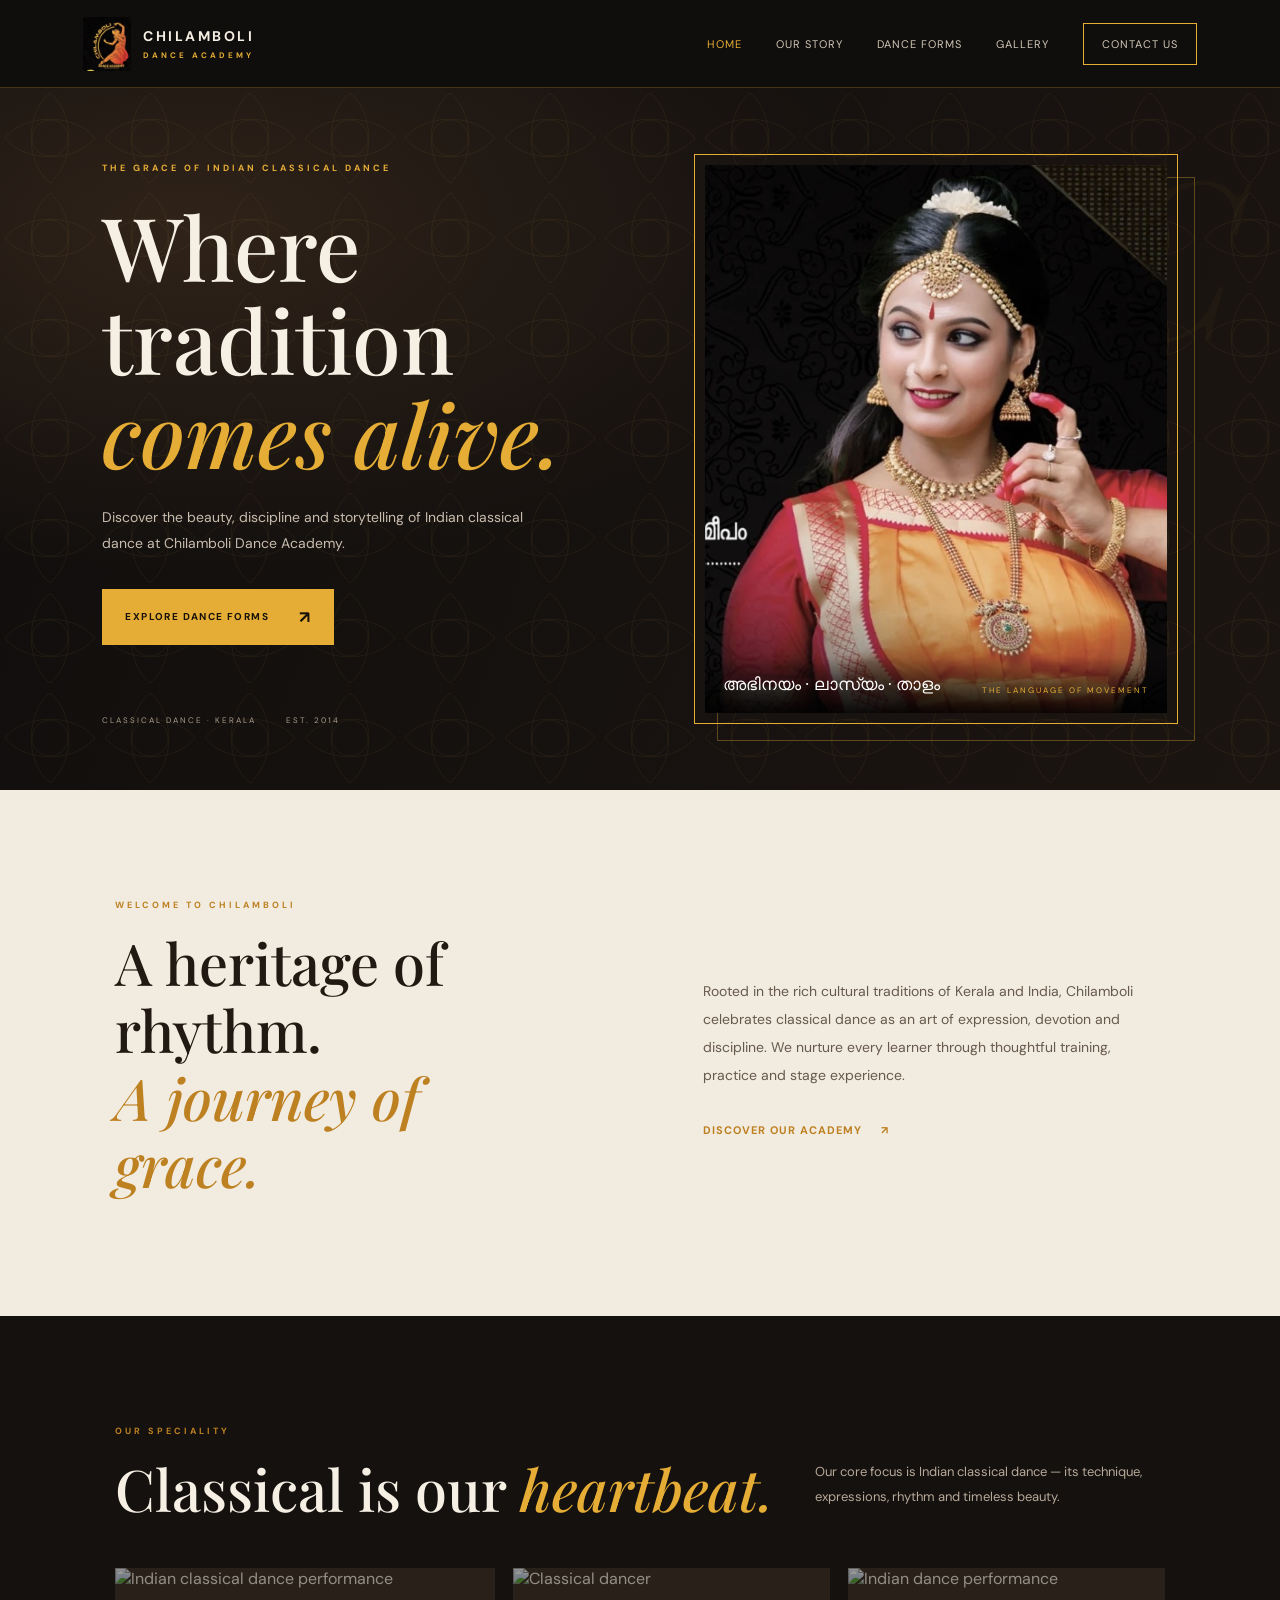
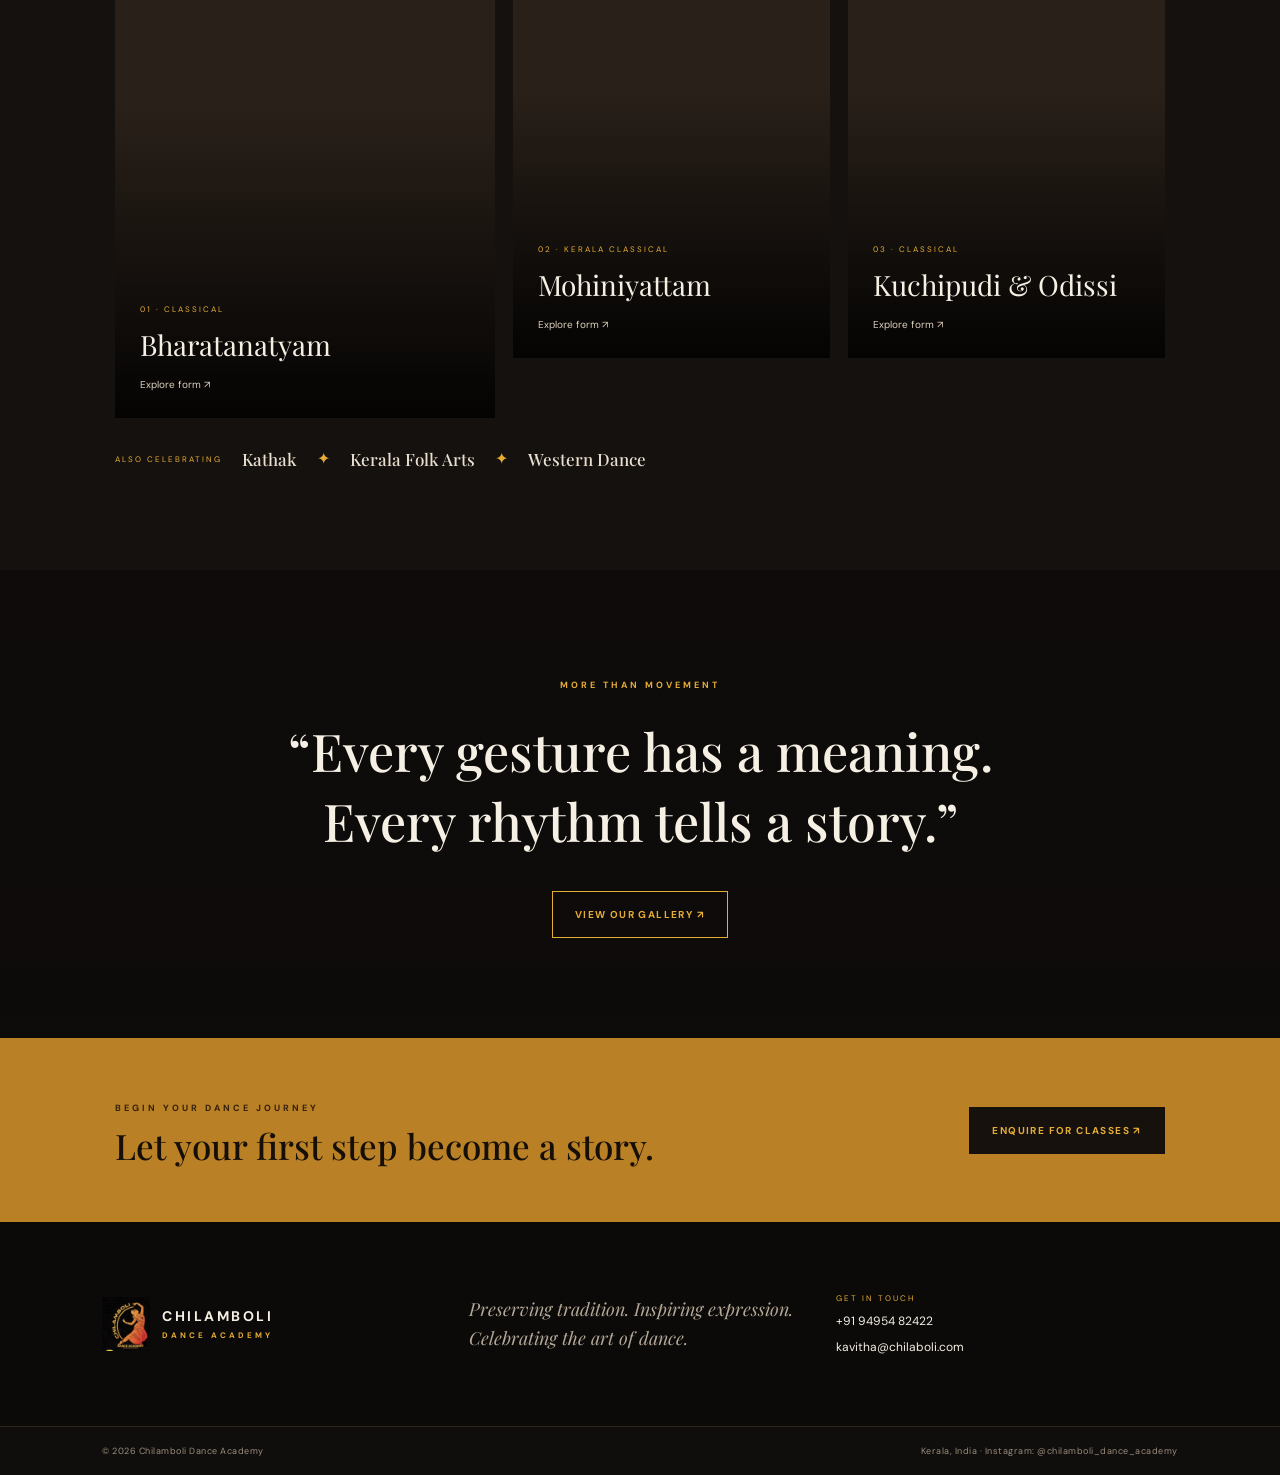
==== index.html @ 7d24edbb "Add Chilamboli dance academy website" ====
<!DOCTYPE html>
<html lang="en"><head><meta charset="UTF-8"><meta name="viewport" content="width=device-width, initial-scale=1.0">
<meta name="description" content="Chilamboli Dance Academy — Kerala classical dance training in Bharatanatyam, Mohiniyattam and more."><title>Chilamboli | Dance Academy</title><link rel="stylesheet" href="style.css"></head>
<body>
<header class="header"><a class="identity" href="index.html"><img src="assets/chilamboli-logo.jpg" alt="Chilamboli Dance Academy logo"><span>CHILAMBOLI<small>DANCE ACADEMY</small></span></a><button class="menu" aria-label="Open navigation">☰</button><nav><a class="current" href="index.html">Home</a><a href="about.html">Our Story</a><a href="courses.html">Dance Forms</a><a href="gallery.html">Gallery</a><a class="nav-contact" href="contact.html">Contact Us</a></nav></header>
<main>
<section class="hero"><div class="hero-copy"><p class="kicker">THE GRACE OF INDIAN CLASSICAL DANCE</p><h1>Where tradition<br><em>comes alive.</em></h1><p class="lead">Discover the beauty, discipline and storytelling of Indian classical dance at Chilamboli Dance Academy.</p><a class="btn" href="courses.html">Explore Dance Forms <b>↗</b></a><div class="hero-meta"><span>CLASSICAL DANCE · KERALA</span><span>EST. 2014</span></div></div><div class="hero-portrait"><img src="assets/chilamboli-dancer.jpg" alt="Classical dancer in traditional costume"><div class="portrait-caption"><span>അഭിനയം · ലാസ്യം · താളം</span><small>THE LANGUAGE OF MOVEMENT</small></div></div><div class="hero-ornament">C</div></section>
<section class="intro section"><div class="intro-title"><p class="kicker gold">WELCOME TO CHILAMBOLI</p><h2>A heritage of rhythm.<br><em>A journey of grace.</em></h2></div><div class="intro-text"><p>Rooted in the rich cultural traditions of Kerala and India, Chilamboli celebrates classical dance as an art of expression, devotion and discipline. We nurture every learner through thoughtful training, practice and stage experience.</p><a class="under-link" href="about.html">Discover our academy <span>↗</span></a></div></section>
<section class="forms section"><div class="section-top"><div><p class="kicker gold">OUR SPECIALITY</p><h2>Classical is our <em>heartbeat.</em></h2></div><p>Our core focus is Indian classical dance — its technique, expressions, rhythm and timeless beauty.</p></div>
<div class="form-grid">
<a class="form-card tall" href="courses.html"><img src="https://images.unsplash.com/photo-1504609813442-a8924e83f76e?auto=format&fit=crop&w=1000&q=85" alt="Indian classical dance performance"><div><small>01 · CLASSICAL</small><h3>Bharatanatyam</h3><span>Explore form ↗</span></div></a>
<a class="form-card" href="courses.html"><img src="https://images.unsplash.com/photo-1518834107812-67b0b7c58434?auto=format&fit=crop&w=900&q=85" alt="Classical dancer"><div><small>02 · KERALA CLASSICAL</small><h3>Mohiniyattam</h3><span>Explore form ↗</span></div></a>
<a class="form-card" href="courses.html"><img src="https://images.unsplash.com/photo-1535525153412-5a42439a210d?auto=format&fit=crop&w=900&q=85" alt="Indian dance performance"><div><small>03 · CLASSICAL</small><h3>Kuchipudi & Odissi</h3><span>Explore form ↗</span></div></a>
</div><div class="other-forms"><span>ALSO CELEBRATING</span><b>Kathak</b><i>✦</i><b>Kerala Folk Arts</b><i>✦</i><b>Western Dance</b></div></section>
<section class="statement"><p class="kicker">MORE THAN MOVEMENT</p><blockquote>“Every gesture has a meaning.<br>Every rhythm tells a story.”</blockquote><a class="btn btn-outline" href="gallery.html">View Our Gallery ↗</a></section>
<section class="cta-strip"><div><p class="kicker">BEGIN YOUR DANCE JOURNEY</p><h2>Let your first step become a story.</h2></div><a class="btn" href="contact.html">Enquire for Classes ↗</a></section>
</main><footer><div class="footer-main"><a class="identity" href="index.html"><img src="assets/chilamboli-logo.jpg" alt=""><span>CHILAMBOLI<small>DANCE ACADEMY</small></span></a><p>Preserving tradition. Inspiring expression.<br>Celebrating the art of dance.</p><div><small>GET IN TOUCH</small><a href="tel:+919495482422">+91 94954 82422</a><a href="mailto:kavitha@chilaboli.com">kavitha@chilaboli.com</a></div></div><div class="footer-bottom"><span>© 2026 Chilamboli Dance Academy</span><span>Kerala, India · Instagram: @chilamboli_dance_academy</span></div></footer><script src="script.js"></script></body></html>
---- style.css ----
@import url('https://fonts.googleapis.com/css2?family=DM+Sans:wght@400;500;600;700&family=Playfair+Display:ital,wght@0,500;0,600;0,700;1,500;1,600&display=swap');
:root{--black:#100e0d;--black2:#1b1714;--gold:#e5ad35;--gold2:#bd8122;--cream:#f5efe4;--muted:#a99c8b;--line:rgba(229,173,53,.24)}*{box-sizing:border-box}html{scroll-behavior:smooth}body{margin:0;background:var(--black);color:var(--cream);font-family:'DM Sans',sans-serif}a{color:inherit;text-decoration:none}.header{height:88px;padding:0 6.5%;display:flex;align-items:center;justify-content:space-between;background:#100e0d;border-bottom:1px solid var(--line);position:relative;z-index:5}.identity{display:flex;align-items:center;gap:12px;font-weight:700;letter-spacing:2.5px;font-size:14px}.identity img{width:48px;height:54px;object-fit:cover;object-position:top;border-radius:3px}.identity small{display:block;font-size:8px;letter-spacing:3px;color:var(--gold);margin-top:5px}.header nav{display:flex;align-items:center;gap:34px;font-size:11px;letter-spacing:1px;text-transform:uppercase}.header nav a{color:#d0c5b5;transition:.2s}.header nav a:hover,.header nav .current{color:var(--gold)}.nav-contact{border:1px solid var(--gold);padding:13px 18px}.menu{display:none;background:none;border:1px solid var(--line);color:var(--gold);font-size:22px;padding:5px 10px}.hero{min-height:690px;position:relative;display:grid;grid-template-columns:1.1fr .9fr;align-items:center;padding:65px 8%;overflow:hidden;background:radial-gradient(ellipse at 15% 20%,#302319 0,transparent 43%),linear-gradient(110deg,#100e0d,#1b1511)}.hero:before,.inner-hero:before{content:"";position:absolute;inset:0;opacity:.13;background-image:url("data:image/svg+xml,%3Csvg width='100' height='100' viewBox='0 0 100 100' xmlns='http://www.w3.org/2000/svg'%3E%3Cg fill='none' stroke='%23d6a13a' stroke-opacity='.55'%3E%3Cpath d='M50 5 C75 25 75 75 50 95 C25 75 25 25 50 5Z M5 50 C25 25 75 25 95 50 C75 75 25 75 5 50Z'/%3E%3Ccircle cx='50' cy='50' r='18'/%3E%3C/g%3E%3C/svg%3E")}.hero-copy{position:relative;z-index:1;max-width:620px}.kicker{font-size:9px;letter-spacing:3px;color:var(--gold);font-weight:700}.hero h1,.inner-hero h1{font:500 clamp(52px,7vw,88px)/1.06 'Playfair Display',serif;margin:25px 0}.hero h1 em,.inner-hero h1 em,h2 em{color:var(--gold);font-weight:500}.lead{font-size:14px;line-height:1.9;color:#c8bdae;max-width:440px;margin-bottom:32px}.btn{display:inline-flex;align-items:center;gap:30px;padding:16px 22px;background:var(--gold);color:#17110a;font-size:10px;font-weight:700;letter-spacing:1.4px;text-transform:uppercase;border:1px solid var(--gold);cursor:pointer}.btn b{font-size:17px}.btn-outline{background:transparent;color:var(--gold)}.hero-meta{display:flex;gap:30px;margin-top:70px;color:#a99c8b;font-size:8px;letter-spacing:2px}.hero-portrait{position:relative;z-index:1;justify-self:end;width:min(100%,490px);height:570px;border:1px solid var(--gold);padding:10px}.hero-portrait:before{content:"";position:absolute;inset:22px -18px -18px 22px;border:1px solid rgba(229,173,53,.35);z-index:-1}.hero-portrait img{width:100%;height:100%;object-fit:cover;object-position:50% 25%;filter:saturate(.92)}.portrait-caption{position:absolute;bottom:10px;left:10px;right:10px;padding:18px;background:linear-gradient(transparent,rgba(0,0,0,.88));display:flex;justify-content:space-between;align-items:end;color:#fff;font-family:serif;font-size:17px}.portrait-caption small{font:8px 'DM Sans';letter-spacing:2px;color:var(--gold)}.hero-ornament{position:absolute;right:3%;top:2%;font:italic 220px 'Playfair Display';color:rgba(229,173,53,.035)}.section{padding:100px 9%}.intro{display:grid;grid-template-columns:1fr 1fr;gap:12%;align-items:center;background:#f2ebdf;color:#211912}.gold{color:var(--gold2)}h2{font:500 clamp(35px,4.5vw,58px)/1.17 'Playfair Display',serif;margin:18px 0}.intro h2 em{color:var(--gold2)}.intro-text{font-size:14px;line-height:2;color:#665a4d}.under-link{display:inline-block;margin-top:16px;color:var(--gold2);font-size:11px;font-weight:700;letter-spacing:1px;text-transform:uppercase}.under-link span{margin-left:15px}.forms{background:#15110e}.section-top{display:flex;justify-content:space-between;align-items:end;gap:35px;margin-bottom:45px}.section-top>p{max-width:350px;color:#b6a99a;font-size:13px;line-height:1.9}.section-top h2{margin-bottom:0}.form-grid{display:grid;grid-template-columns:1.2fr 1fr 1fr;gap:18px}.form-card{height:390px;position:relative;overflow:hidden;background:#292019}.form-card.tall{height:450px}.form-card img{width:100%;height:100%;object-fit:cover;filter:brightness(.58) sepia(.12);transition:transform .5s}.form-card:hover img{transform:scale(1.05)}.form-card:after{content:"";position:absolute;inset:30% 0 0;background:linear-gradient(transparent,rgba(0,0,0,.9))}.form-card div{position:absolute;z-index:1;bottom:25px;left:25px}.form-card small,.course-info small,.western-note small{font-size:8px;letter-spacing:2px;color:var(--gold)}.form-card h3{font:28px 'Playfair Display';margin:9px 0}.form-card span{font-size:10px;color:#ddd0bd}.other-forms{display:flex;align-items:center;gap:20px;flex-wrap:wrap;padding-top:30px;color:#e9dfd0}.other-forms span{font-size:8px;letter-spacing:2px;color:var(--gold)}.other-forms b{font:17px 'Playfair Display';font-weight:500}.other-forms i{font-style:normal;color:var(--gold)}.statement{text-align:center;padding:100px 7%;background:linear-gradient(rgba(13,11,10,.83),rgba(13,11,10,.92)),url('https://images.unsplash.com/photo-1504609813442-a8924e83f76e?auto=format&fit=crop&w=1800&q=85') center/cover}.statement blockquote{font:500 clamp(30px,4.5vw,52px)/1.35 'Playfair Display';margin:25px 0 35px}.cta-strip{padding:55px 9%;background:#b98025;color:#160f08;display:flex;align-items:center;justify-content:space-between}.cta-strip .kicker{color:#35200a}.cta-strip h2{font-size:35px;margin:12px 0 0}.cta-strip .btn{background:#17110d;color:var(--gold);border-color:#17110d}.footer-main{padding:55px 8%;display:grid;grid-template-columns:1fr 1fr 1fr;align-items:center;gap:25px;background:#0b0a09}.footer-main p{font:italic 18px/1.6 'Playfair Display';color:#b5a897}.footer-main>div{display:flex;flex-direction:column;gap:10px;font-size:12px}.footer-main>div small{font-size:8px;letter-spacing:2px;color:var(--gold)}.footer-bottom{border-top:1px solid #30251b;padding:18px 8%;display:flex;justify-content:space-between;color:#9b8d7c;font-size:9px;letter-spacing:.5px}.inner-hero{min-height:420px;padding:90px 9%;position:relative;background-size:cover;background-position:center;overflow:hidden}.inner-hero>*{position:relative}.inner-hero h1{font-size:clamp(50px,6.5vw,78px)}.about-hero{background:linear-gradient(90deg,rgba(10,9,8,.94),rgba(10,9,8,.35)),url('assets/chilamboli-dancer.jpg') center 32%/cover}.courses-hero{background:linear-gradient(90deg,rgba(10,9,8,.94),rgba(10,9,8,.45)),url('https://images.unsplash.com/photo-1504609813442-a8924e83f76e?auto=format&fit=crop&w=1800&q=85') center/cover}.gallery-hero{background:linear-gradient(90deg,rgba(10,9,8,.94),rgba(10,9,8,.35)),url('assets/chilamboli-dancer.jpg') center 35%/cover}.contact-hero{background:linear-gradient(90deg,rgba(10,9,8,.94),rgba(10,9,8,.35)),url('assets/chilamboli-dancer.jpg') center 30%/cover}.split{display:grid;grid-template-columns:1fr 1fr;gap:12%;align-items:start}.about-photo{width:100%;height:300px;object-fit:cover;object-position:top;margin-top:25px;border:1px solid var(--gold);padding:7px}.body-copy{font-size:14px;line-height:2;color:#c1b5a5}.dropcap:first-letter{float:left;font:58px 'Playfair Display';color:var(--gold);padding:8px 9px 0 0}.signature{font:italic 23px 'Playfair Display';color:var(--gold);margin-top:30px}.values{display:grid;grid-template-columns:repeat(3,1fr);gap:35px;padding:0 9% 100px}.values>div{border-top:1px solid var(--line);padding-top:22px}.values b{color:var(--gold);font-size:11px}.values h3{font:25px 'Playfair Display'}.values p{font-size:12px;line-height:1.8;color:#b7aa99}.course-list{display:flex;flex-direction:column;gap:20px}.course{display:grid;grid-template-columns:38% 1fr;min-height:245px;background:#211a15;border:1px solid #38291c}.course-image img{width:100%;height:100%;min-height:245px;object-fit:cover}.course-info{padding:30px 38px;align-self:center}.course-info h3{font:34px 'Playfair Display';margin:10px 0}.course-info p{max-width:650px;color:#c1b5a5;font-size:13px;line-height:1.8}.course-info span{font-size:9px;letter-spacing:1px;color:var(--gold)}.western-note{margin-top:35px;padding:30px;background:#302216;border-left:3px solid var(--gold);display:flex;justify-content:space-between;align-items:center;gap:20px}.western-note h3{font:25px 'Playfair Display';margin:8px 0}.western-note p{font-size:12px;line-height:1.8;color:#c4b7a5;max-width:650px}.gallery-grid{display:grid;grid-template-columns:repeat(3,1fr);gap:18px}.gallery-grid figure{margin:0;position:relative;height:280px;overflow:hidden;background:#241b13}.gallery-grid figure.gallery-feature{grid-row:span 2;height:578px}.gallery-grid img{width:100%;height:100%;object-fit:cover;filter:saturate(.85);transition:transform .4s}.gallery-grid figure:hover img{transform:scale(1.04)}.gallery-grid figcaption{position:absolute;bottom:0;left:0;right:0;padding:30px 18px 17px;background:linear-gradient(transparent,rgba(0,0,0,.85));font:18px 'Playfair Display'}.video-block{text-align:center;padding:80px 7%;background:#1b1510}.video-block h2{margin:18px 0}.video-block p{color:#b8aa98;font-size:13px;margin-bottom:25px}.contact-layout{display:grid;grid-template-columns:1fr 1fr;gap:12%}.contact-lead{font-size:13px;line-height:1.9;color:#b8aa98;max-width:430px;margin:25px 0}.contact-item{margin-top:22px}.contact-item small{display:block;font-size:8px;letter-spacing:2px;color:var(--gold);margin-bottom:7px}.contact-item a,.contact-item p{font-size:13px;color:#eee2d1}.contact-layout form{background:#211a15;border:1px solid #3a2a1d;padding:35px}.contact-layout label{display:block;font-size:10px;letter-spacing:1px;color:#d6c8b7;margin-bottom:18px}.contact-layout input,.contact-layout select,.contact-layout textarea{display:block;width:100%;margin-top:8px;padding:13px;background:#100e0d;border:1px solid #493725;color:#f4eadc;font:12px 'DM Sans'}.contact-layout textarea{resize:vertical}.form-hint{font-size:9px;line-height:1.6;color:#9e907f;margin-top:14px}
@media(max-width:780px){.header{height:75px;padding:0 5%}.identity{font-size:12px}.identity img{width:39px;height:44px}.menu{display:block}.header nav{display:none;position:absolute;top:75px;left:0;right:0;padding:22px 7%;background:#100e0d;flex-direction:column;align-items:flex-start;gap:22px;border-bottom:1px solid var(--line)}.header nav.open{display:flex}.hero{grid-template-columns:1fr;padding:65px 7%;gap:40px}.hero h1{font-size:55px}.hero-portrait{justify-self:center;width:min(100%,420px);height:480px}.hero-meta{margin-top:35px}.section{padding:70px 7%}.intro,.split,.contact-layout{grid-template-columns:1fr;gap:25px}.form-grid{grid-template-columns:1fr}.form-card,.form-card.tall{height:350px}.section-top{display:block}.section-top>p{margin-top:20px}.inner-hero{min-height:340px;padding:75px 7%}.inner-hero h1{font-size:52px}.values{grid-template-columns:1fr;padding:0 7% 70px;gap:12px}.course{grid-template-columns:1fr}.course-image img{height:220px;min-height:0}.course-info{padding:24px}.western-note{display:block}.gallery-grid{grid-template-columns:repeat(2,1fr);gap:10px}.gallery-grid figure{height:200px}.gallery-grid figure.gallery-feature{grid-row:span 1;height:200px}.footer-main{grid-template-columns:1fr;gap:22px;padding:45px 7%}.footer-main p{margin:0}.footer-bottom{padding:17px 7%;display:block;line-height:2}.cta-strip{display:block;padding:42px 7%}.cta-strip h2{font-size:30px}.cta-strip .btn{margin-top:25px}.contact-layout form{padding:24px}}
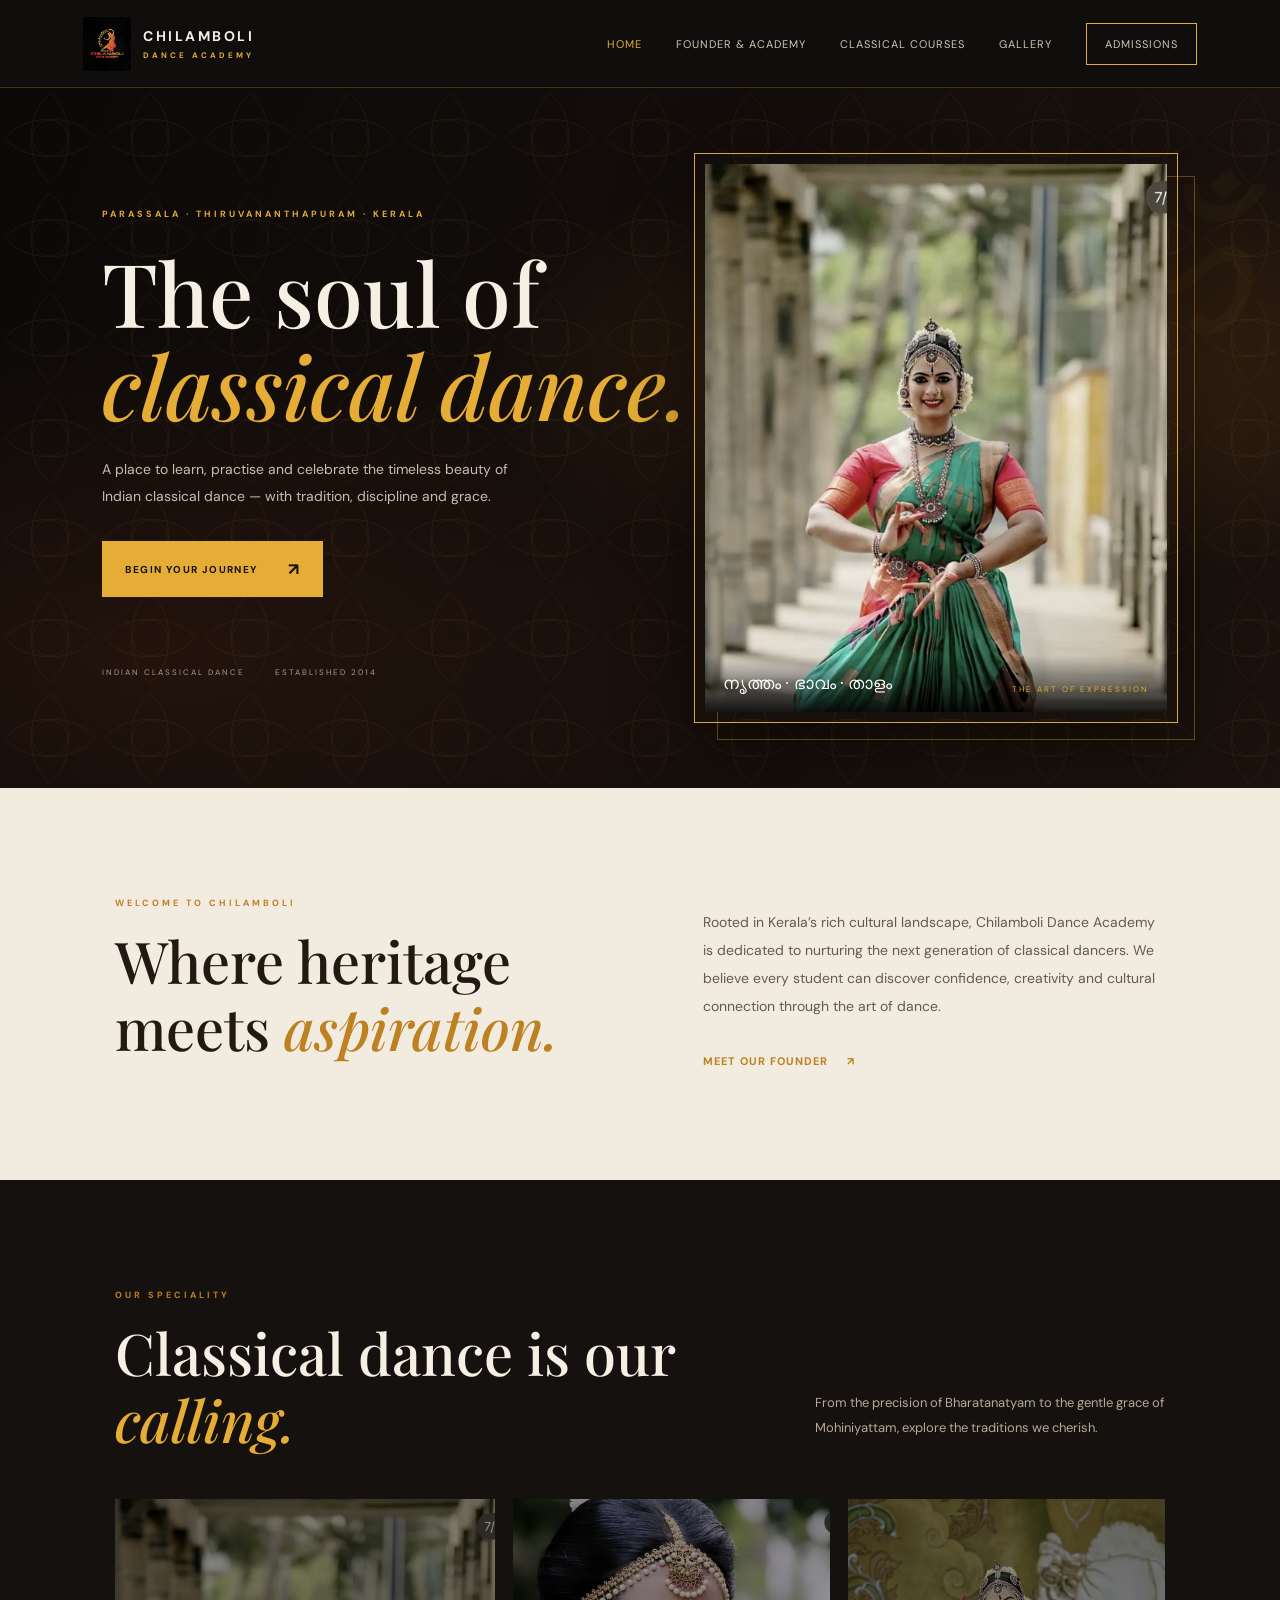
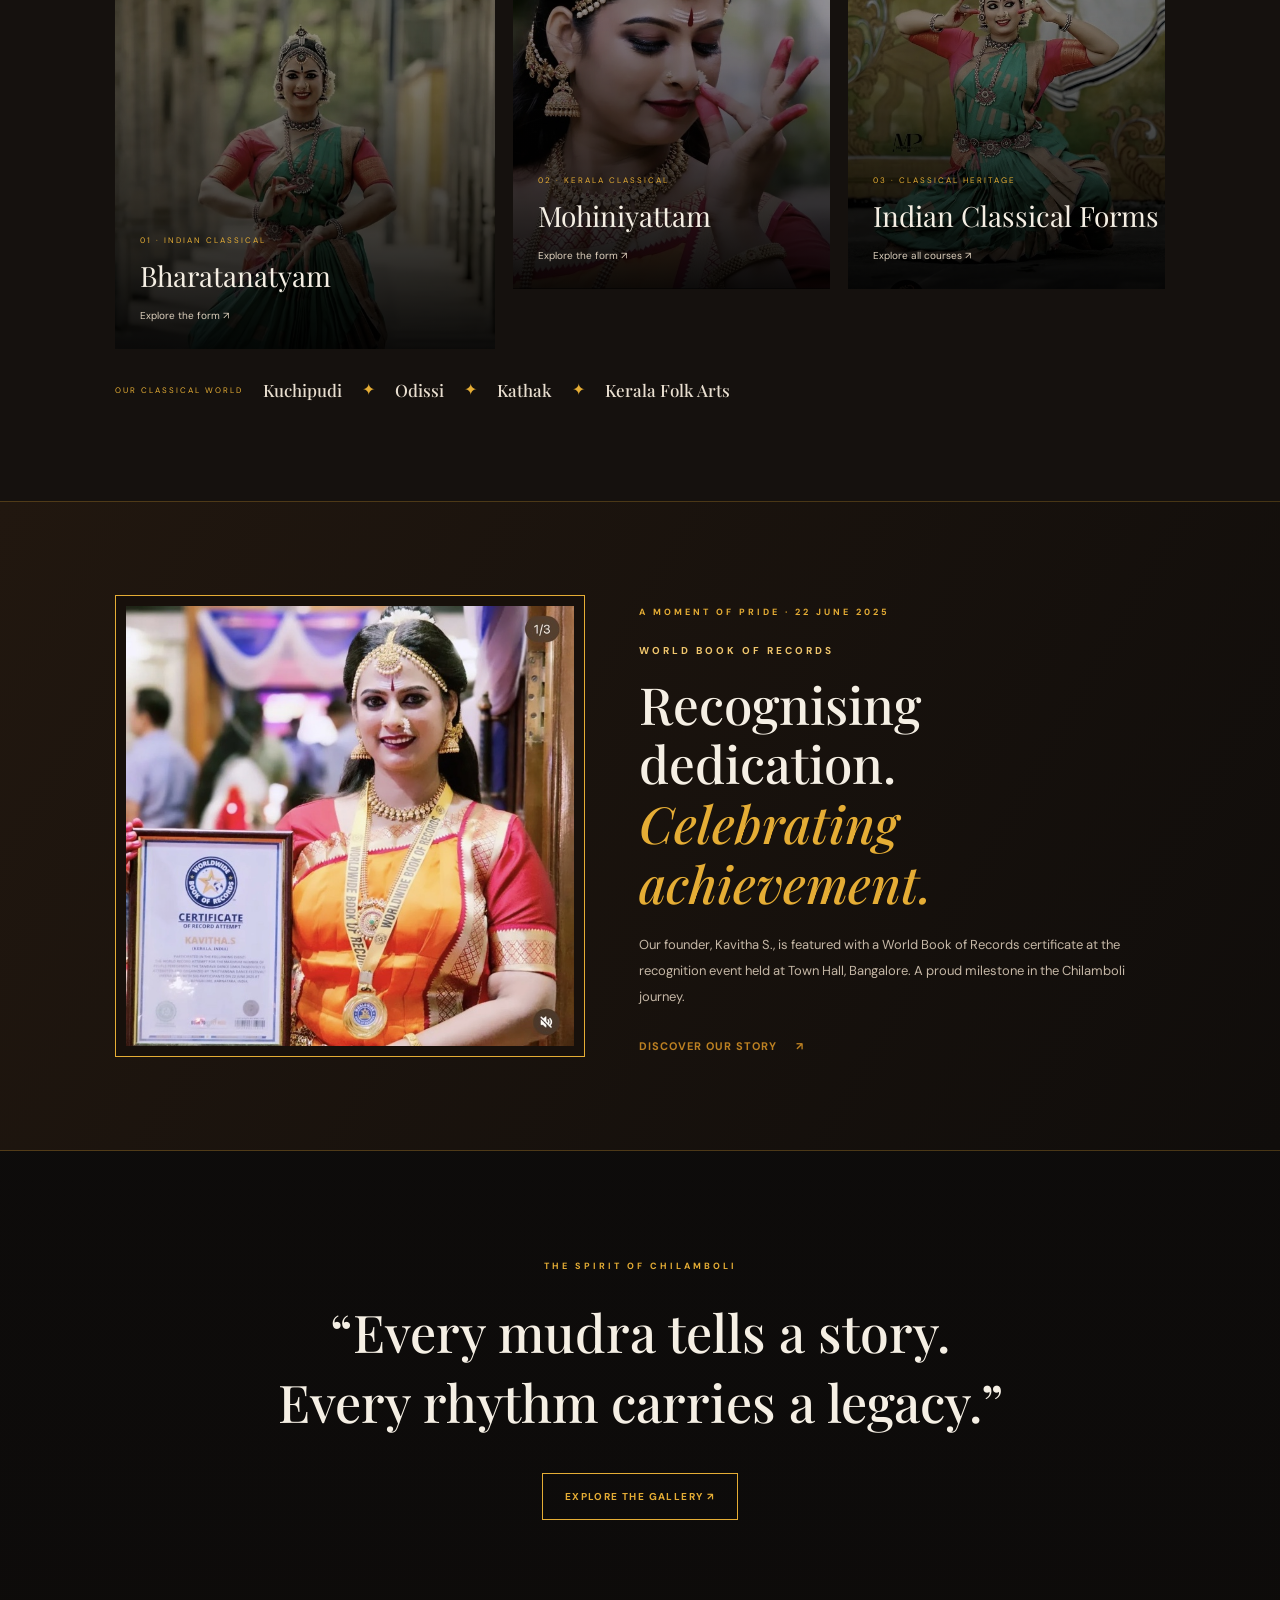
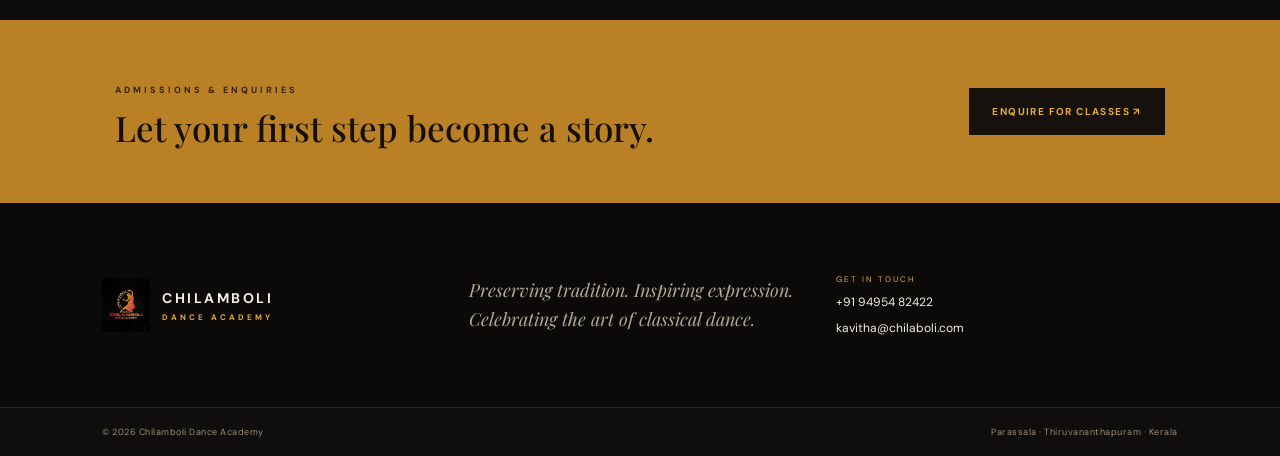
==== commit 255753de: "Update Chilamboli premium classical website" ====
--- a/index.html
+++ b/index.html
@@ -1,17 +1,13 @@
-<!DOCTYPE html>
-<html lang="en"><head><meta charset="UTF-8"><meta name="viewport" content="width=device-width, initial-scale=1.0">
-<meta name="description" content="Chilamboli Dance Academy — Kerala classical dance training in Bharatanatyam, Mohiniyattam and more."><title>Chilamboli | Dance Academy</title><link rel="stylesheet" href="style.css"></head>
-<body>
-<header class="header"><a class="identity" href="index.html"><img src="assets/chilamboli-logo.jpg" alt="Chilamboli Dance Academy logo"><span>CHILAMBOLI<small>DANCE ACADEMY</small></span></a><button class="menu" aria-label="Open navigation">☰</button><nav><a class="current" href="index.html">Home</a><a href="about.html">Our Story</a><a href="courses.html">Dance Forms</a><a href="gallery.html">Gallery</a><a class="nav-contact" href="contact.html">Contact Us</a></nav></header>
+<!DOCTYPE html><html lang="en"><head><meta charset="UTF-8"><meta name="viewport" content="width=device-width, initial-scale=1.0"><meta name="description" content="Chilamboli Dance Academy, Parassala, Kerala — classical dance training in Bharatanatyam, Mohiniyattam and Indian classical traditions."><title>Chilamboli Dance Academy | Parassala, Kerala</title><link rel="stylesheet" href="style.css"></head><body>
+<header class="header"><a class="identity" href="index.html"><img src="assets/chilamboli-logo-art.jpg" alt="Chilamboli logo"><span>CHILAMBOLI<small>DANCE ACADEMY</small></span></a><button class="menu" aria-label="Open navigation">☰</button><nav><a class="current" href="index.html">Home</a><a href="about.html">Founder & Academy</a><a href="courses.html">Classical Courses</a><a href="gallery.html">Gallery</a><a class="nav-contact" href="contact.html">Admissions</a></nav></header>
 <main>
-<section class="hero"><div class="hero-copy"><p class="kicker">THE GRACE OF INDIAN CLASSICAL DANCE</p><h1>Where tradition<br><em>comes alive.</em></h1><p class="lead">Discover the beauty, discipline and storytelling of Indian classical dance at Chilamboli Dance Academy.</p><a class="btn" href="courses.html">Explore Dance Forms <b>↗</b></a><div class="hero-meta"><span>CLASSICAL DANCE · KERALA</span><span>EST. 2014</span></div></div><div class="hero-portrait"><img src="assets/chilamboli-dancer.jpg" alt="Classical dancer in traditional costume"><div class="portrait-caption"><span>അഭിനയം · ലാസ്യം · താളം</span><small>THE LANGUAGE OF MOVEMENT</small></div></div><div class="hero-ornament">C</div></section>
-<section class="intro section"><div class="intro-title"><p class="kicker gold">WELCOME TO CHILAMBOLI</p><h2>A heritage of rhythm.<br><em>A journey of grace.</em></h2></div><div class="intro-text"><p>Rooted in the rich cultural traditions of Kerala and India, Chilamboli celebrates classical dance as an art of expression, devotion and discipline. We nurture every learner through thoughtful training, practice and stage experience.</p><a class="under-link" href="about.html">Discover our academy <span>↗</span></a></div></section>
-<section class="forms section"><div class="section-top"><div><p class="kicker gold">OUR SPECIALITY</p><h2>Classical is our <em>heartbeat.</em></h2></div><p>Our core focus is Indian classical dance — its technique, expressions, rhythm and timeless beauty.</p></div>
-<div class="form-grid">
-<a class="form-card tall" href="courses.html"><img src="https://images.unsplash.com/photo-1504609813442-a8924e83f76e?auto=format&fit=crop&w=1000&q=85" alt="Indian classical dance performance"><div><small>01 · CLASSICAL</small><h3>Bharatanatyam</h3><span>Explore form ↗</span></div></a>
-<a class="form-card" href="courses.html"><img src="https://images.unsplash.com/photo-1518834107812-67b0b7c58434?auto=format&fit=crop&w=900&q=85" alt="Classical dancer"><div><small>02 · KERALA CLASSICAL</small><h3>Mohiniyattam</h3><span>Explore form ↗</span></div></a>
-<a class="form-card" href="courses.html"><img src="https://images.unsplash.com/photo-1535525153412-5a42439a210d?auto=format&fit=crop&w=900&q=85" alt="Indian dance performance"><div><small>03 · CLASSICAL</small><h3>Kuchipudi & Odissi</h3><span>Explore form ↗</span></div></a>
-</div><div class="other-forms"><span>ALSO CELEBRATING</span><b>Kathak</b><i>✦</i><b>Kerala Folk Arts</b><i>✦</i><b>Western Dance</b></div></section>
-<section class="statement"><p class="kicker">MORE THAN MOVEMENT</p><blockquote>“Every gesture has a meaning.<br>Every rhythm tells a story.”</blockquote><a class="btn btn-outline" href="gallery.html">View Our Gallery ↗</a></section>
-<section class="cta-strip"><div><p class="kicker">BEGIN YOUR DANCE JOURNEY</p><h2>Let your first step become a story.</h2></div><a class="btn" href="contact.html">Enquire for Classes ↗</a></section>
-</main><footer><div class="footer-main"><a class="identity" href="index.html"><img src="assets/chilamboli-logo.jpg" alt=""><span>CHILAMBOLI<small>DANCE ACADEMY</small></span></a><p>Preserving tradition. Inspiring expression.<br>Celebrating the art of dance.</p><div><small>GET IN TOUCH</small><a href="tel:+919495482422">+91 94954 82422</a><a href="mailto:kavitha@chilaboli.com">kavitha@chilaboli.com</a></div></div><div class="footer-bottom"><span>© 2026 Chilamboli Dance Academy</span><span>Kerala, India · Instagram: @chilamboli_dance_academy</span></div></footer><script src="script.js"></script></body></html>+<section class="hero"><div class="hero-copy"><p class="kicker">PARASSALA · THIRUVANANTHAPURAM · KERALA</p><h1>The soul of<br><em>classical dance.</em></h1><p class="lead">A place to learn, practise and celebrate the timeless beauty of Indian classical dance — with tradition, discipline and grace.</p><a class="btn" href="contact.html">Begin Your Journey <b>↗</b></a><div class="hero-meta"><span>INDIAN CLASSICAL DANCE</span><span>ESTABLISHED 2014</span></div></div><div class="hero-portrait"><img src="assets/chilamboli-05.jpg" alt="Chilamboli classical dancer in traditional green costume"><div class="portrait-caption"><span>നൃത്തം · ഭാവം · താളം</span><small>THE ART OF EXPRESSION</small></div></div><div class="hero-ornament">ॐ</div></section>
+<section class="intro section"><div class="intro-title"><p class="kicker gold">WELCOME TO CHILAMBOLI</p><h2>Where heritage<br>meets <em>aspiration.</em></h2></div><div class="intro-text"><p>Rooted in Kerala’s rich cultural landscape, Chilamboli Dance Academy is dedicated to nurturing the next generation of classical dancers. We believe every student can discover confidence, creativity and cultural connection through the art of dance.</p><a class="under-link" href="about.html">Meet our founder <span>↗</span></a></div></section>
+<section class="forms section"><div class="section-top"><div><p class="kicker gold">OUR SPECIALITY</p><h2>Classical dance is our <em>calling.</em></h2></div><p>From the precision of Bharatanatyam to the gentle grace of Mohiniyattam, explore the traditions we cherish.</p></div><div class="form-grid">
+<a class="form-card tall" href="courses.html"><img src="assets/chilamboli-05.jpg" alt="Bharatanatyam dancer"><div><small>01 · INDIAN CLASSICAL</small><h3>Bharatanatyam</h3><span>Explore the form ↗</span></div></a>
+<a class="form-card" href="courses.html"><img src="assets/chilamboli-03.jpg" alt="Classical dancer expressive pose"><div><small>02 · KERALA CLASSICAL</small><h3>Mohiniyattam</h3><span>Explore the form ↗</span></div></a>
+<a class="form-card" href="courses.html"><img src="assets/chilamboli-09.jpg" alt="Classical stage performance"><div><small>03 · CLASSICAL HERITAGE</small><h3>Indian Classical Forms</h3><span>Explore all courses ↗</span></div></a></div><div class="other-forms"><span>OUR CLASSICAL WORLD</span><b>Kuchipudi</b><i>✦</i><b>Odissi</b><i>✦</i><b>Kathak</b><i>✦</i><b>Kerala Folk Arts</b></div></section>
+<section class="award-band"><div class="award-photo"><img src="assets/founder-world-record.jpg" alt="Founder Kavitha S with World Book of Records certificate"></div><div class="award-copy"><p class="kicker">A MOMENT OF PRIDE · 22 JUNE 2025</p><p class="award-eyebrow">WORLD BOOK OF RECORDS</p><h2>Recognising dedication.<br><em>Celebrating achievement.</em></h2><p>Our founder, Kavitha S., is featured with a World Book of Records certificate at the recognition event held at Town Hall, Bangalore. A proud milestone in the Chilamboli journey.</p><a class="under-link" href="about.html">Discover our story <span>↗</span></a></div></section>
+<section class="statement"><p class="kicker">THE SPIRIT OF CHILAMBOLI</p><blockquote>“Every mudra tells a story.<br>Every rhythm carries a legacy.”</blockquote><a class="btn btn-outline" href="gallery.html">Explore the Gallery ↗</a></section>
+<section class="cta-strip"><div><p class="kicker">ADMISSIONS & ENQUIRIES</p><h2>Let your first step become a story.</h2></div><a class="btn" href="contact.html">Enquire for Classes ↗</a></section></main>
+<footer><div class="footer-main"><a class="identity" href="index.html"><img src="assets/chilamboli-logo-art.jpg" alt=""><span>CHILAMBOLI<small>DANCE ACADEMY</small></span></a><p>Preserving tradition. Inspiring expression.<br>Celebrating the art of classical dance.</p><div><small>GET IN TOUCH</small><a href="tel:+919495482422">+91 94954 82422</a><a href="mailto:kavitha@chilaboli.com">kavitha@chilaboli.com</a></div></div><div class="footer-bottom"><span>© 2026 Chilamboli Dance Academy</span><span>Parassala · Thiruvananthapuram · Kerala</span></div></footer><script src="script.js"></script></body></html>
--- a/style.css
+++ b/style.css
@@ -1,3 +1,26 @@
 @import url('https://fonts.googleapis.com/css2?family=DM+Sans:wght@400;500;600;700&family=Playfair+Display:ital,wght@0,500;0,600;0,700;1,500;1,600&display=swap');
 :root{--black:#100e0d;--black2:#1b1714;--gold:#e5ad35;--gold2:#bd8122;--cream:#f5efe4;--muted:#a99c8b;--line:rgba(229,173,53,.24)}*{box-sizing:border-box}html{scroll-behavior:smooth}body{margin:0;background:var(--black);color:var(--cream);font-family:'DM Sans',sans-serif}a{color:inherit;text-decoration:none}.header{height:88px;padding:0 6.5%;display:flex;align-items:center;justify-content:space-between;background:#100e0d;border-bottom:1px solid var(--line);position:relative;z-index:5}.identity{display:flex;align-items:center;gap:12px;font-weight:700;letter-spacing:2.5px;font-size:14px}.identity img{width:48px;height:54px;object-fit:cover;object-position:top;border-radius:3px}.identity small{display:block;font-size:8px;letter-spacing:3px;color:var(--gold);margin-top:5px}.header nav{display:flex;align-items:center;gap:34px;font-size:11px;letter-spacing:1px;text-transform:uppercase}.header nav a{color:#d0c5b5;transition:.2s}.header nav a:hover,.header nav .current{color:var(--gold)}.nav-contact{border:1px solid var(--gold);padding:13px 18px}.menu{display:none;background:none;border:1px solid var(--line);color:var(--gold);font-size:22px;padding:5px 10px}.hero{min-height:690px;position:relative;display:grid;grid-template-columns:1.1fr .9fr;align-items:center;padding:65px 8%;overflow:hidden;background:radial-gradient(ellipse at 15% 20%,#302319 0,transparent 43%),linear-gradient(110deg,#100e0d,#1b1511)}.hero:before,.inner-hero:before{content:"";position:absolute;inset:0;opacity:.13;background-image:url("data:image/svg+xml,%3Csvg width='100' height='100' viewBox='0 0 100 100' xmlns='http://www.w3.org/2000/svg'%3E%3Cg fill='none' stroke='%23d6a13a' stroke-opacity='.55'%3E%3Cpath d='M50 5 C75 25 75 75 50 95 C25 75 25 25 50 5Z M5 50 C25 25 75 25 95 50 C75 75 25 75 5 50Z'/%3E%3Ccircle cx='50' cy='50' r='18'/%3E%3C/g%3E%3C/svg%3E")}.hero-copy{position:relative;z-index:1;max-width:620px}.kicker{font-size:9px;letter-spacing:3px;color:var(--gold);font-weight:700}.hero h1,.inner-hero h1{font:500 clamp(52px,7vw,88px)/1.06 'Playfair Display',serif;margin:25px 0}.hero h1 em,.inner-hero h1 em,h2 em{color:var(--gold);font-weight:500}.lead{font-size:14px;line-height:1.9;color:#c8bdae;max-width:440px;margin-bottom:32px}.btn{display:inline-flex;align-items:center;gap:30px;padding:16px 22px;background:var(--gold);color:#17110a;font-size:10px;font-weight:700;letter-spacing:1.4px;text-transform:uppercase;border:1px solid var(--gold);cursor:pointer}.btn b{font-size:17px}.btn-outline{background:transparent;color:var(--gold)}.hero-meta{display:flex;gap:30px;margin-top:70px;color:#a99c8b;font-size:8px;letter-spacing:2px}.hero-portrait{position:relative;z-index:1;justify-self:end;width:min(100%,490px);height:570px;border:1px solid var(--gold);padding:10px}.hero-portrait:before{content:"";position:absolute;inset:22px -18px -18px 22px;border:1px solid rgba(229,173,53,.35);z-index:-1}.hero-portrait img{width:100%;height:100%;object-fit:cover;object-position:50% 25%;filter:saturate(.92)}.portrait-caption{position:absolute;bottom:10px;left:10px;right:10px;padding:18px;background:linear-gradient(transparent,rgba(0,0,0,.88));display:flex;justify-content:space-between;align-items:end;color:#fff;font-family:serif;font-size:17px}.portrait-caption small{font:8px 'DM Sans';letter-spacing:2px;color:var(--gold)}.hero-ornament{position:absolute;right:3%;top:2%;font:italic 220px 'Playfair Display';color:rgba(229,173,53,.035)}.section{padding:100px 9%}.intro{display:grid;grid-template-columns:1fr 1fr;gap:12%;align-items:center;background:#f2ebdf;color:#211912}.gold{color:var(--gold2)}h2{font:500 clamp(35px,4.5vw,58px)/1.17 'Playfair Display',serif;margin:18px 0}.intro h2 em{color:var(--gold2)}.intro-text{font-size:14px;line-height:2;color:#665a4d}.under-link{display:inline-block;margin-top:16px;color:var(--gold2);font-size:11px;font-weight:700;letter-spacing:1px;text-transform:uppercase}.under-link span{margin-left:15px}.forms{background:#15110e}.section-top{display:flex;justify-content:space-between;align-items:end;gap:35px;margin-bottom:45px}.section-top>p{max-width:350px;color:#b6a99a;font-size:13px;line-height:1.9}.section-top h2{margin-bottom:0}.form-grid{display:grid;grid-template-columns:1.2fr 1fr 1fr;gap:18px}.form-card{height:390px;position:relative;overflow:hidden;background:#292019}.form-card.tall{height:450px}.form-card img{width:100%;height:100%;object-fit:cover;filter:brightness(.58) sepia(.12);transition:transform .5s}.form-card:hover img{transform:scale(1.05)}.form-card:after{content:"";position:absolute;inset:30% 0 0;background:linear-gradient(transparent,rgba(0,0,0,.9))}.form-card div{position:absolute;z-index:1;bottom:25px;left:25px}.form-card small,.course-info small,.western-note small{font-size:8px;letter-spacing:2px;color:var(--gold)}.form-card h3{font:28px 'Playfair Display';margin:9px 0}.form-card span{font-size:10px;color:#ddd0bd}.other-forms{display:flex;align-items:center;gap:20px;flex-wrap:wrap;padding-top:30px;color:#e9dfd0}.other-forms span{font-size:8px;letter-spacing:2px;color:var(--gold)}.other-forms b{font:17px 'Playfair Display';font-weight:500}.other-forms i{font-style:normal;color:var(--gold)}.statement{text-align:center;padding:100px 7%;background:linear-gradient(rgba(13,11,10,.83),rgba(13,11,10,.92)),url('https://images.unsplash.com/photo-1504609813442-a8924e83f76e?auto=format&fit=crop&w=1800&q=85') center/cover}.statement blockquote{font:500 clamp(30px,4.5vw,52px)/1.35 'Playfair Display';margin:25px 0 35px}.cta-strip{padding:55px 9%;background:#b98025;color:#160f08;display:flex;align-items:center;justify-content:space-between}.cta-strip .kicker{color:#35200a}.cta-strip h2{font-size:35px;margin:12px 0 0}.cta-strip .btn{background:#17110d;color:var(--gold);border-color:#17110d}.footer-main{padding:55px 8%;display:grid;grid-template-columns:1fr 1fr 1fr;align-items:center;gap:25px;background:#0b0a09}.footer-main p{font:italic 18px/1.6 'Playfair Display';color:#b5a897}.footer-main>div{display:flex;flex-direction:column;gap:10px;font-size:12px}.footer-main>div small{font-size:8px;letter-spacing:2px;color:var(--gold)}.footer-bottom{border-top:1px solid #30251b;padding:18px 8%;display:flex;justify-content:space-between;color:#9b8d7c;font-size:9px;letter-spacing:.5px}.inner-hero{min-height:420px;padding:90px 9%;position:relative;background-size:cover;background-position:center;overflow:hidden}.inner-hero>*{position:relative}.inner-hero h1{font-size:clamp(50px,6.5vw,78px)}.about-hero{background:linear-gradient(90deg,rgba(10,9,8,.94),rgba(10,9,8,.35)),url('assets/chilamboli-dancer.jpg') center 32%/cover}.courses-hero{background:linear-gradient(90deg,rgba(10,9,8,.94),rgba(10,9,8,.45)),url('https://images.unsplash.com/photo-1504609813442-a8924e83f76e?auto=format&fit=crop&w=1800&q=85') center/cover}.gallery-hero{background:linear-gradient(90deg,rgba(10,9,8,.94),rgba(10,9,8,.35)),url('assets/chilamboli-dancer.jpg') center 35%/cover}.contact-hero{background:linear-gradient(90deg,rgba(10,9,8,.94),rgba(10,9,8,.35)),url('assets/chilamboli-dancer.jpg') center 30%/cover}.split{display:grid;grid-template-columns:1fr 1fr;gap:12%;align-items:start}.about-photo{width:100%;height:300px;object-fit:cover;object-position:top;margin-top:25px;border:1px solid var(--gold);padding:7px}.body-copy{font-size:14px;line-height:2;color:#c1b5a5}.dropcap:first-letter{float:left;font:58px 'Playfair Display';color:var(--gold);padding:8px 9px 0 0}.signature{font:italic 23px 'Playfair Display';color:var(--gold);margin-top:30px}.values{display:grid;grid-template-columns:repeat(3,1fr);gap:35px;padding:0 9% 100px}.values>div{border-top:1px solid var(--line);padding-top:22px}.values b{color:var(--gold);font-size:11px}.values h3{font:25px 'Playfair Display'}.values p{font-size:12px;line-height:1.8;color:#b7aa99}.course-list{display:flex;flex-direction:column;gap:20px}.course{display:grid;grid-template-columns:38% 1fr;min-height:245px;background:#211a15;border:1px solid #38291c}.course-image img{width:100%;height:100%;min-height:245px;object-fit:cover}.course-info{padding:30px 38px;align-self:center}.course-info h3{font:34px 'Playfair Display';margin:10px 0}.course-info p{max-width:650px;color:#c1b5a5;font-size:13px;line-height:1.8}.course-info span{font-size:9px;letter-spacing:1px;color:var(--gold)}.western-note{margin-top:35px;padding:30px;background:#302216;border-left:3px solid var(--gold);display:flex;justify-content:space-between;align-items:center;gap:20px}.western-note h3{font:25px 'Playfair Display';margin:8px 0}.western-note p{font-size:12px;line-height:1.8;color:#c4b7a5;max-width:650px}.gallery-grid{display:grid;grid-template-columns:repeat(3,1fr);gap:18px}.gallery-grid figure{margin:0;position:relative;height:280px;overflow:hidden;background:#241b13}.gallery-grid figure.gallery-feature{grid-row:span 2;height:578px}.gallery-grid img{width:100%;height:100%;object-fit:cover;filter:saturate(.85);transition:transform .4s}.gallery-grid figure:hover img{transform:scale(1.04)}.gallery-grid figcaption{position:absolute;bottom:0;left:0;right:0;padding:30px 18px 17px;background:linear-gradient(transparent,rgba(0,0,0,.85));font:18px 'Playfair Display'}.video-block{text-align:center;padding:80px 7%;background:#1b1510}.video-block h2{margin:18px 0}.video-block p{color:#b8aa98;font-size:13px;margin-bottom:25px}.contact-layout{display:grid;grid-template-columns:1fr 1fr;gap:12%}.contact-lead{font-size:13px;line-height:1.9;color:#b8aa98;max-width:430px;margin:25px 0}.contact-item{margin-top:22px}.contact-item small{display:block;font-size:8px;letter-spacing:2px;color:var(--gold);margin-bottom:7px}.contact-item a,.contact-item p{font-size:13px;color:#eee2d1}.contact-layout form{background:#211a15;border:1px solid #3a2a1d;padding:35px}.contact-layout label{display:block;font-size:10px;letter-spacing:1px;color:#d6c8b7;margin-bottom:18px}.contact-layout input,.contact-layout select,.contact-layout textarea{display:block;width:100%;margin-top:8px;padding:13px;background:#100e0d;border:1px solid #493725;color:#f4eadc;font:12px 'DM Sans'}.contact-layout textarea{resize:vertical}.form-hint{font-size:9px;line-height:1.6;color:#9e907f;margin-top:14px}
 @media(max-width:780px){.header{height:75px;padding:0 5%}.identity{font-size:12px}.identity img{width:39px;height:44px}.menu{display:block}.header nav{display:none;position:absolute;top:75px;left:0;right:0;padding:22px 7%;background:#100e0d;flex-direction:column;align-items:flex-start;gap:22px;border-bottom:1px solid var(--line)}.header nav.open{display:flex}.hero{grid-template-columns:1fr;padding:65px 7%;gap:40px}.hero h1{font-size:55px}.hero-portrait{justify-self:center;width:min(100%,420px);height:480px}.hero-meta{margin-top:35px}.section{padding:70px 7%}.intro,.split,.contact-layout{grid-template-columns:1fr;gap:25px}.form-grid{grid-template-columns:1fr}.form-card,.form-card.tall{height:350px}.section-top{display:block}.section-top>p{margin-top:20px}.inner-hero{min-height:340px;padding:75px 7%}.inner-hero h1{font-size:52px}.values{grid-template-columns:1fr;padding:0 7% 70px;gap:12px}.course{grid-template-columns:1fr}.course-image img{height:220px;min-height:0}.course-info{padding:24px}.western-note{display:block}.gallery-grid{grid-template-columns:repeat(2,1fr);gap:10px}.gallery-grid figure{height:200px}.gallery-grid figure.gallery-feature{grid-row:span 1;height:200px}.footer-main{grid-template-columns:1fr;gap:22px;padding:45px 7%}.footer-main p{margin:0}.footer-bottom{padding:17px 7%;display:block;line-height:2}.cta-strip{display:block;padding:42px 7%}.cta-strip h2{font-size:30px}.cta-strip .btn{margin-top:25px}.contact-layout form{padding:24px}}
+
+/* CHILAMBOLI premium heritage additions */
+.hero{background:radial-gradient(ellipse at 78% 40%,rgba(161,95,28,.25),transparent 38%),radial-gradient(ellipse at 12% 80%,rgba(105,47,23,.22),transparent 42%),linear-gradient(110deg,#0b0908,#1b120d)}
+.hero-portrait{border:1px solid #d9a441;box-shadow:0 20px 70px rgba(0,0,0,.45)}
+.hero-portrait img{object-position:center 24%}
+.award-band,.founder-feature{display:grid;grid-template-columns:minmax(280px,.9fr) 1.1fr;background:linear-gradient(120deg,#21170f,#100d0b);align-items:center;gap:0;padding:70px 9%;border-top:1px solid rgba(229,173,53,.25);border-bottom:1px solid rgba(229,173,53,.25)}
+.award-photo,.founder-image{padding:10px;border:1px solid var(--gold);background:#17100b;max-width:470px}
+.award-photo img,.founder-image img{display:block;width:100%;height:440px;object-fit:cover;object-position:center}
+.award-copy,.founder-content{padding:25px 0 25px 9%}
+.award-eyebrow{font-size:10px;letter-spacing:3px;color:#f0c66d;font-weight:700;margin:26px 0 0}
+.award-copy h2,.founder-content h2{font-size:clamp(34px,4vw,52px)}
+.award-copy p:not(.kicker):not(.award-eyebrow),.founder-content>p:not(.kicker):not(.founder-role){max-width:540px;color:#c5b7a6;font-size:13px;line-height:2}
+.record-seal{display:flex;align-items:center;gap:16px;margin-top:30px;padding:18px;border:1px solid rgba(229,173,53,.35);max-width:440px;background:rgba(229,173,53,.06)}
+.record-seal>span{font-size:35px;color:var(--gold)}
+.record-seal div{display:flex;flex-direction:column;gap:5px}
+.record-seal small{font-size:8px;letter-spacing:1.8px;color:var(--gold)}
+.record-seal b{font:20px 'Playfair Display';color:#f4eadb}
+.founder-role{color:var(--gold)!important;font-size:11px!important;letter-spacing:1.4px;text-transform:uppercase}
+.hero-subline{position:relative;color:#c6b7a5;font-size:13px;max-width:500px;line-height:1.8}
+.gallery-award{margin-top:15px}
+.course-image img{filter:saturate(.86) contrast(1.02)}
+.gallery-grid img{filter:saturate(.9) contrast(1.02)}
+@media(max-width:780px){.award-band,.founder-feature{grid-template-columns:1fr;padding:55px 7%;gap:25px}.award-photo,.founder-image{max-width:100%}.award-photo img,.founder-image img{height:390px}.award-copy,.founder-content{padding:10px 0}.record-seal{max-width:100%}}
